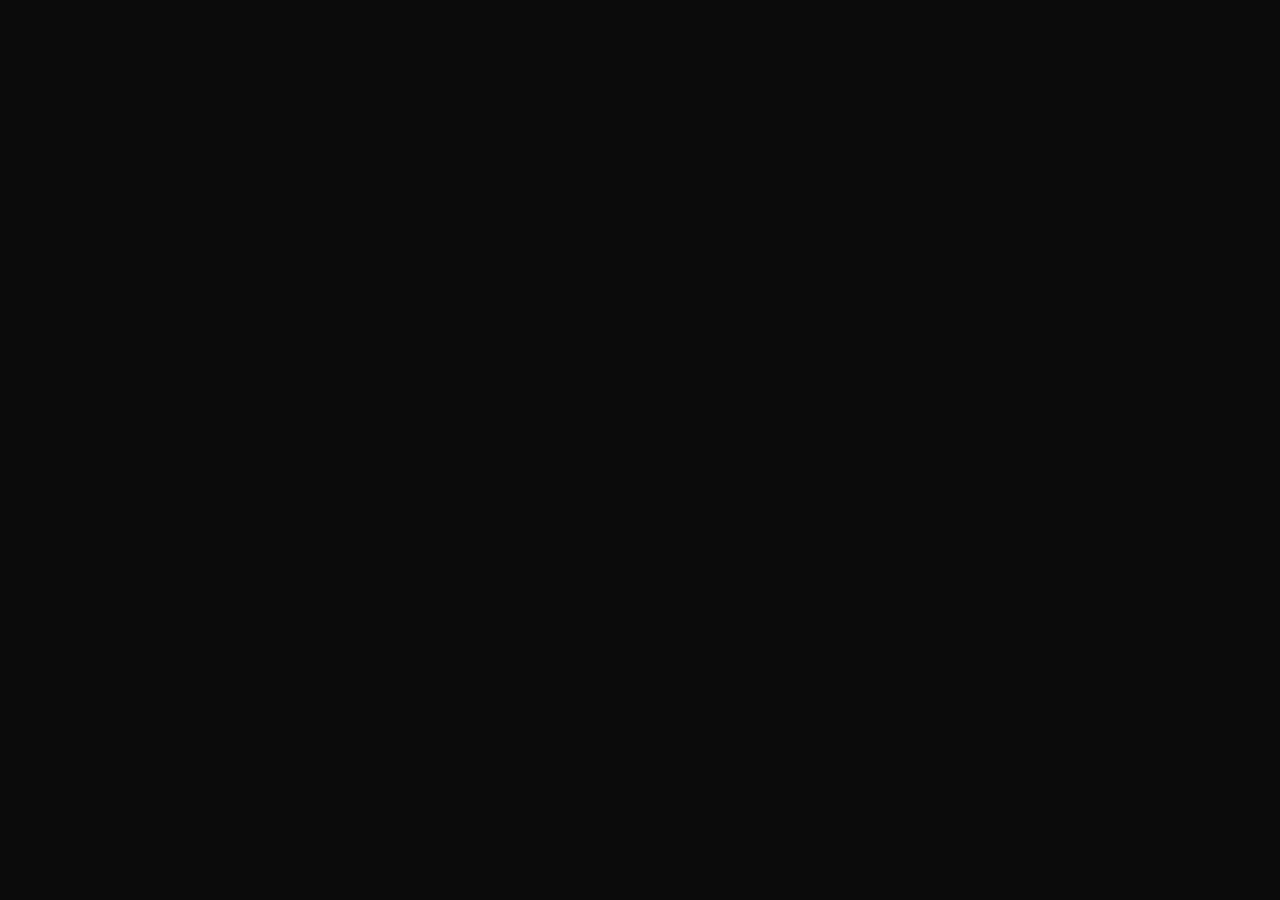
==== hosted/app.html @ db05f2a9 "Add static Educator host bundle (RPD, sinus, OSCE)." ====
<!DOCTYPE html>
<html lang="en">
  <head>
    <meta charset="utf-8" />
    <meta name="viewport" content="width=device-width, initial-scale=1, viewport-fit=cover" />
    <meta name="theme-color" content="#0c0b09" />
    <meta name="apple-mobile-web-app-capable" content="yes" />
    <meta name="apple-mobile-web-app-status-bar-style" content="black-translucent" />
    <meta name="apple-mobile-web-app-title" content="Educator" />
    <meta name="mobile-web-app-capable" content="yes" />
    <meta
      name="description"
      content="Educator — teaching studio for dental demonstrators. RPD five-step maps and a closed sinus-lift module."
    />
    <title>Educator</title>
    <link rel="icon" href="favicon.svg" type="image/svg+xml" />
    <link rel="preconnect" href="https://fonts.googleapis.com" />
    <link rel="preconnect" href="https://fonts.gstatic.com" crossorigin />
    <link
      rel="stylesheet"
      href="https://fonts.googleapis.com/css2?family=Fraunces:opsz,wght@9..144,400;9..144,500;9..144,600&family=IBM+Plex+Mono:wght@400;500&family=IBM+Plex+Sans:wght@400;500;600&display=swap"
    />
    <style>
:root {
  --ink: #0c0b09;
  --plate: #141210;
  --raised: #1c1915;
  --paper: #f3eee4;
  --muted: #a89f90;
  --faint: #6e675c;
  --brass: #c4a574;
  --brass-dim: #8a7350;
  --rule: #2c2820;
  --danger: #c45c48;
  --ok: #7a9a72;
  --display: "Fraunces", "Iowan Old Style", Palatino, Georgia, serif;
  --sans: "IBM Plex Sans", "Segoe UI", system-ui, sans-serif;
  --mono: "IBM Plex Mono", ui-monospace, "SF Mono", Menlo, monospace;
  --shadow: 0 0 0 1px rgba(243, 238, 228, 0.08);
  --shadow-brass: 0 0 0 1px rgba(196, 165, 116, 0.35);
  --ease: cubic-bezier(0.22, 1, 0.36, 1);
}

* { box-sizing: border-box; }

html {
  -webkit-font-smoothing: antialiased;
  background: var(--ink);
  color: var(--paper);
}

body {
  margin: 0;
  min-height: 100dvh;
  font-family: var(--sans);
  line-height: 1.55;
  background: var(--ink);
  color: var(--paper);
}

button, a { color: inherit; }
button { font: inherit; background: none; border: 0; cursor: pointer; }
button:disabled { opacity: 0.4; cursor: default; }
a { text-decoration: none; }

h1, h2, h3 {
  font-family: var(--display);
  font-weight: 500;
  letter-spacing: -0.02em;
  text-wrap: balance;
  margin: 0;
}

p { margin: 0; text-wrap: pretty; }

.shell { min-height: 100dvh; padding-bottom: calc(5.5rem + env(safe-area-inset-bottom)); }
@media (min-width: 640px) { .shell { padding-bottom: 2rem; } }

.top {
  position: sticky;
  top: 0;
  z-index: 20;
  display: flex;
  align-items: center;
  justify-content: space-between;
  gap: 12px;
  padding: calc(10px + env(safe-area-inset-top)) 16px 12px;
  border-bottom: 1px solid rgba(44, 40, 32, 0.9);
  background: rgba(12, 11, 9, 0.92);
  backdrop-filter: blur(8px);
}

.brand { display: flex; align-items: center; gap: 12px; min-width: 0; }
.mark {
  width: 36px; height: 36px;
  display: grid; place-items: center;
  border-radius: 10px;
  background: var(--raised);
  box-shadow: var(--shadow-brass);
  color: var(--brass);
}
.brand strong { display: block; font-family: var(--display); font-size: 15px; font-weight: 500; }
.brand span span { display: block; font-size: 11px; letter-spacing: 0.12em; text-transform: uppercase; color: var(--muted); }

.desk-nav { display: none; gap: 4px; }
.desk-nav a {
  padding: 8px 12px;
  border-radius: 10px;
  font-size: 12px;
  letter-spacing: 0.12em;
  text-transform: uppercase;
  color: var(--muted);
}
.desk-nav a.on { background: var(--raised); color: var(--brass); }
@media (min-width: 640px) { .desk-nav { display: flex; } }

.page { max-width: 48rem; margin: 0 auto; padding: 24px 16px 0; display: flex; flex-direction: column; gap: 24px; }

.kicker { font-family: var(--mono); font-size: 11px; letter-spacing: 0.22em; text-transform: uppercase; color: var(--brass); }
.h1 { font-size: 2.35rem; line-height: 1.12; max-width: 16ch; }
.lede { max-width: 42ch; font-size: 15px; color: var(--muted); }

.row { display: flex; flex-wrap: wrap; gap: 8px; }

.btn {
  display: inline-flex;
  align-items: center;
  justify-content: center;
  gap: 8px;
  min-height: 44px;
  padding: 0 16px;
  border-radius: 10px;
  font-size: 14px;
  font-weight: 500;
  transition: transform 150ms var(--ease), background 150ms var(--ease), color 150ms var(--ease);
}
.btn:active:not(:disabled) { transform: scale(0.96); }
.btn-primary { background: var(--paper); color: var(--ink); }
.btn-brass { background: var(--brass); color: var(--ink); }
.btn-outline { box-shadow: 0 0 0 1px rgba(243, 238, 228, 0.14); color: var(--paper); }
.btn.flex { flex: 1; }
.btn.wide { width: 100%; }
.btn.icon { width: 44px; padding: 0; }

.family {
  display: grid;
  grid-template-columns: 1fr 1fr 1fr;
  gap: 1px;
  overflow: hidden;
  border-radius: 16px;
  background: var(--rule);
  margin: 0;
  padding: 0;
}
.family li { list-style: none; background: var(--plate); padding: 12px; }
.family li:last-child { background: var(--raised); }
.family p { font-family: var(--display); font-size: 14px; }
.family small { display: block; font-family: var(--mono); font-size: 10px; letter-spacing: 0.18em; text-transform: uppercase; color: var(--brass); }

.map-strip {
  display: grid;
  grid-template-columns: repeat(5, 1fr);
  gap: 4px;
  margin: 0;
  padding: 0;
  list-style: none;
}
.map-strip a, .map-strip div {
  display: flex;
  flex-direction: column;
  min-height: 56px;
  padding: 8px;
  border-radius: 12px;
  background: var(--raised);
  box-shadow: var(--shadow);
  color: inherit;
}
.map-strip small {
  font-family: var(--mono);
  font-size: 10px;
  letter-spacing: 0.16em;
  text-transform: uppercase;
  color: var(--brass);
}
.map-strip b {
  display: block;
  margin-top: 4px;
  font-family: var(--display);
  font-weight: 500;
  font-size: 12px;
}

.card {
  display: block;
  border-radius: 22px;
  background: var(--raised);
  box-shadow: var(--shadow);
  padding: 16px;
  color: inherit;
}
.card:hover { box-shadow: var(--shadow-brass); }
.card h2 { font-size: 1.5rem; margin-top: 12px; }
.card p { margin-top: 8px; font-size: 14px; color: var(--muted); }
.card .meta { display: flex; justify-content: space-between; gap: 12px; font-family: var(--mono); font-size: 11px; letter-spacing: 0.14em; text-transform: uppercase; }
.card .meta b { color: var(--brass); font-weight: 500; }
.card .meta span { color: var(--muted); font-variant-numeric: tabular-nums; letter-spacing: 0; text-transform: none; }
.enter { display: inline-block; margin-top: 16px; font-size: 14px; color: var(--paper); }

.bar {
  margin-top: 16px;
  height: 4px;
  overflow: hidden;
  border-radius: 999px;
  background: var(--rule);
}
.bar i {
  display: block;
  height: 100%;
  background: var(--brass);
  font-style: normal;
}

.stack { display: flex; flex-direction: column; gap: 12px; margin: 0; padding: 0; list-style: none; }
.head-row { display: flex; align-items: baseline; justify-content: space-between; gap: 12px; }
.head-row h2 { font-size: 1.25rem; }
.head-row span { font-size: 12px; color: var(--faint); }

.locked-grid { display: grid; gap: 12px; }
@media (min-width: 640px) { .locked-grid { grid-template-columns: 1fr 1fr 1fr; } }
.lock-card {
  display: flex; flex-direction: column;
  border-radius: 18px; background: var(--plate); padding: 16px;
  box-shadow: 0 0 0 1px rgba(243, 238, 228, 0.06);
  color: inherit;
}
.lock-card h3 { margin-top: 12px; font-size: 1.125rem; }
.lock-card p { margin-top: 4px; font-size: 14px; color: var(--muted); }

.fine { font-size: 12px; color: var(--faint); line-height: 1.55; }
.fine button { color: var(--muted); text-decoration: underline; text-underline-offset: 2px; }
.fine code { font-family: var(--mono); }

.tabs {
  display: flex; gap: 4px;
  padding: 4px; border-radius: 14px;
  background: var(--raised); box-shadow: var(--shadow);
}
.tabs button {
  flex: 1; height: 40px; border-radius: 10px;
  font-size: 14px; font-weight: 500; color: var(--muted);
}
.tabs button.on { background: var(--paper); color: var(--ink); }

.rail { display: flex; gap: 8px; overflow-x: auto; scrollbar-width: none; }
.rail::-webkit-scrollbar { display: none; }
.rail button {
  flex: 1; min-width: 4.5rem; height: 56px;
  border-radius: 12px; padding: 0 12px;
  text-align: left; background: var(--raised); box-shadow: var(--shadow);
}
.rail button.on { background: var(--paper); color: var(--ink); }
.rail small { display: block; font-family: var(--mono); font-size: 10px; letter-spacing: 0.16em; text-transform: uppercase; color: var(--brass); }
.rail button.on small { color: var(--brass-dim); }
.rail b { display: block; font-family: var(--display); font-weight: 500; font-size: 14px; }

.figure { border-radius: 22px; background: var(--raised); padding: 12px; box-shadow: var(--shadow); }
.figure svg { width: 100%; height: auto; display: block; }
.figure figcaption { margin-top: 8px; padding: 0 4px; font-size: 11px; letter-spacing: 0.12em; text-transform: uppercase; color: var(--muted); display: flex; justify-content: space-between; }

.plate { border-radius: 22px; background: var(--plate); padding: 20px; box-shadow: var(--shadow); display: flex; flex-direction: column; gap: 16px; }
.teach { display: flex; flex-direction: column; gap: 12px; margin: 0; padding: 0; list-style: none; }
.teach li { display: flex; gap: 12px; font-size: 14px; color: var(--muted); }
.teach i { font-family: var(--mono); font-style: normal; font-size: 11px; color: var(--brass); margin-top: 2px; font-variant-numeric: tabular-nums; }
.callout { border-radius: 14px; background: var(--raised); padding: 16px; }
.callout .tag { font-family: var(--mono); font-size: 10px; letter-spacing: 0.18em; text-transform: uppercase; }
.tag-danger { color: var(--danger); }
.tag-ok { color: var(--ok); }
.callout p { margin-top: 4px; font-size: 14px; }

.nav-steps { display: flex; flex-direction: column; gap: 8px; }
.nav-steps .pair { display: flex; gap: 8px; }

.clock {
  display: flex;
  align-items: center;
  justify-content: space-between;
  gap: 12px;
  border-radius: 16px;
  background: var(--raised);
  padding: 12px 16px;
  box-shadow: var(--shadow);
}
.clock .time {
  font-family: var(--mono);
  font-size: 1.75rem;
  font-variant-numeric: tabular-nums;
  letter-spacing: -0.03em;
}
.clock .time small { font-size: 13px; color: var(--faint); margin-left: 8px; }
.clock .actions { display: flex; gap: 8px; }

.beats { margin: 0; padding: 0; list-style: none; display: flex; flex-direction: column; gap: 8px; }
.beats li {
  display: grid; grid-template-columns: 4.5rem 1fr; gap: 12px;
  border-radius: 16px; background: var(--raised); padding: 16px; box-shadow: var(--shadow);
}
.beats li.on { background: var(--paper); color: var(--ink); }
.beats time { font-family: var(--mono); font-size: 12px; color: var(--brass); font-variant-numeric: tabular-nums; }
.beats li.on time { color: var(--brass-dim); }
.beats h3 { font-size: 16px; }
.beats p { margin-top: 4px; font-size: 14px; color: var(--muted); }
.beats li.on p { color: rgba(12, 11, 9, 0.7); }

.board-rows { margin: 0; padding: 0; list-style: none; }
.board-rows li {
  display: grid;
  grid-template-columns: 2.5rem 1fr;
  gap: 12px;
  padding: 12px 0;
  border-top: 1px solid var(--rule);
}
.board-rows li:first-child { border-top: 0; padding-top: 0; }
.board-rows i { font-family: var(--mono); font-style: normal; font-size: 11px; color: var(--brass); }
.board-rows h3 { font-size: 16px; }
.board-rows p { margin-top: 4px; font-size: 14px; color: var(--muted); }

.props { margin: 0; padding: 0; list-style: none; }
.props li { border-top: 1px solid var(--rule); }
.props li:first-child { border-top: 0; }
.props button {
  display: flex;
  align-items: flex-start;
  gap: 12px;
  width: 100%;
  min-height: 44px;
  padding: 12px 0;
  text-align: left;
  font-size: 14px;
}
.check {
  width: 20px; height: 20px;
  margin-top: 2px;
  flex-shrink: 0;
  border-radius: 4px;
  box-shadow: var(--shadow);
}
.check.on { background: var(--brass); color: var(--ink); box-shadow: none; display: grid; place-items: center; }
.props .off { color: var(--paper); }
.props .struck { color: var(--muted); text-decoration: line-through; }

.score {
  display: flex; align-items: center; justify-content: space-between;
  border-radius: 16px; background: var(--raised); padding: 12px 16px; box-shadow: var(--shadow);
  font-size: 14px; color: var(--muted);
}
.score b { color: var(--paper); font-family: var(--mono); font-weight: 500; font-variant-numeric: tabular-nums; }
.score button { font-size: 12px; color: var(--faint); }

.stem { border-radius: 22px; background: var(--plate); padding: 16px; box-shadow: var(--shadow); }
.stem-head { width: 100%; text-align: left; display: flex; justify-content: space-between; gap: 12px; }
.stem h2 { font-size: 1.125rem; line-height: 1.3; margin-top: 4px; }
.mark { font-family: var(--mono); font-size: 11px; letter-spacing: 0.16em; }
.mark.ok { color: var(--ok); }
.mark.bad { color: var(--danger); }
.choices { display: flex; flex-direction: column; gap: 8px; margin-top: 16px; }
.choice {
  min-height: 44px; border-radius: 12px; padding: 8px 12px;
  text-align: left; font-size: 14px; line-height: 1.35;
  background: var(--raised);
}
.choice b { display: inline-block; width: 1.1rem; font-family: var(--mono); font-size: 11px; color: var(--brass); font-weight: 500; }
.choice.hit { background: rgba(122, 154, 114, 0.15); }
.choice.miss { background: rgba(196, 92, 72, 0.15); }
.choice.key { background: rgba(122, 154, 114, 0.1); }
.demo { margin-top: 12px; border-radius: 14px; background: var(--raised); padding: 16px; }
.hint { margin-top: 8px; font-size: 12px; color: var(--faint); }

.abort { display: flex; flex-direction: column; gap: 8px; }
.abort button {
  border-radius: 12px;
  padding: 12px;
  text-align: left;
  background: var(--raised);
}
.abort button.on { background: var(--paper); color: var(--ink); }
.abort .find { font-family: var(--display); font-size: 14px; font-weight: 500; }
.abort .call { margin-top: 8px; font-size: 14px; color: rgba(12, 11, 9, 0.75); }
.abort .go { color: var(--ok); }
.abort .stop { color: var(--danger); }

.densah { margin: 0; padding: 0; list-style: none; display: flex; flex-direction: column; gap: 8px; }
.densah li { display: grid; grid-template-columns: 2.5rem 1fr; gap: 8px; }
.densah i { font-family: var(--mono); font-style: normal; font-size: 11px; color: var(--brass); }
.densah b { font-family: var(--display); font-weight: 500; font-size: 14px; }
.densah span { font-size: 14px; color: var(--muted); }

.bot {
  position: fixed; inset: auto 0 0 0; z-index: 20;
  border-top: 1px solid rgba(44, 40, 32, 0.9);
  background: rgba(12, 11, 9, 0.95);
  padding-bottom: env(safe-area-inset-bottom);
  backdrop-filter: blur(8px);
}
.bot ul { display: grid; grid-template-columns: 1fr 1fr 1fr 1fr; margin: 0; padding: 0; list-style: none; }
.bot a {
  min-height: 56px;
  display: flex; flex-direction: column; align-items: center; justify-content: center; gap: 4px;
  font-size: 11px; letter-spacing: 0.12em; text-transform: uppercase; color: var(--muted);
}
.bot a.on { color: var(--brass); }
@media (min-width: 640px) { .bot { display: none; } }

@media (prefers-reduced-motion: reduce) {
  * { transition: none !important; }
}

    </style>
  </head>
  <body>
    <div id="app"></div>
    <script>
/* Educator — static teaching studio. Hash routes. Progress in localStorage. */
(function () {
  const KEY = "educator.progress";

  const STEPS = [
    {
      id: "survey",
      title: "Survey",
      latin: "Path of insertion",
      minutes: "02–08",
      gist: "Tilt the cast until the undercuts you need are usable and the guiding planes are parallel. Then mark the height of contour. Do not invent a path to rescue a bad abutment.",
      teach: [
        "Say the classification out loud before the carbon marker touches the cast. This is Kennedy I. Bilateral distal extension. The abutments are 34 and 44. Everything after this sentence is about not torqueing those two teeth.",
        "Path of insertion is a compromise, not a hunt for undercut. Zero-tilt first. If mid-buccal 0.25 mm appears on both premolars without a heroic mesial tilt, take it.",
        "Mark the survey line with the carbon marker at that tilt. Recheck 34 and 44. The retentive tip will sit below this line; the reciprocal arm or plate sits on it.",
        "Gauge: 0.25 mm for a cast Co-Cr clasp tip. 0.50 mm only if you are committing to wrought wire. Do not mix those numbers.",
        "Look at the floor of mouth and the lingual slope now, while the cast is still on the surveyor. You will need that number in step 3.",
      ],
      trap: "Over-tilting the cast to 'create' undercut on a distal-extension abutment. You buy a clasp and sell the path. The denture will not seat, or it will seat and then rock.",
      check: "Both abutments show a usable mid-buccal 0.25 mm at one shared tilt, and the distal guiding planes can be prepared parallel to that path.",
    },
    {
      id: "rests",
      title: "Rests",
      latin: "Occlusal & cingulum seats",
      minutes: "08–14",
      gist: "Rests first on the design sheet. They set the fulcrum. On Kennedy I the rest on the abutment is mesial, never distal.",
      teach: [
        "Occlusal rest seat: spoon, rounded, 1.0–1.5 mm deep at the fossa, one-third to one-half the mesiodistal width, floor inclined slightly toward the centre of the tooth so the rest does not slide off.",
        "Mesial rest on 34 and 44. Distal rest on a distal-extension abutment is a Class I lever. You will hear this again in retainers. Draw it on the board once so it sticks.",
        "Indirect retainers: cingulum rests on 33 and 43. They sit as far from the fulcrum line (34–44) as the remaining teeth allow. They exist to resist rotation when the patient bites on the saddles.",
        "Cingulum seat is an inverted-V or a prepared ledge, not a blob of rest on an unprepared slope. If the canine has no cingulum, say so and move the rest to the mesial fossa of the first premolar — but then that tooth is doing two jobs. Prefer the canine.",
        "Call the rest seats before you draw a single clasp. Students who start with the I-bar draw a pretty arm on a framework that has nowhere to sit.",
      ],
      trap: "Distal occlusal rest on 34 or 44 'because that is where the saddle starts'. That rest becomes the fulcrum. The clasp then torques the abutment every time the ridge compresses.",
      check: "Four rest seats named: mesial 34, mesial 44, cingulum 33, cingulum 43. No distal rest on a distal-extension abutment.",
    },
    {
      id: "connectors",
      title: "Connectors",
      latin: "Major & minor",
      minutes: "14–18",
      gist: "A lingual bar if the floor of mouth gives you 7–8 mm. A linguoplate if it does not, or if the remaining anterior teeth are a short-term story.",
      teach: [
        "Measure from gingival margin at the incisors to the movable floor. This case: 9 mm. Lingual bar. The bar itself wants 3–4 mm of height plus 3–4 mm of clearance off the gingiva.",
        "Linguoplate when the floor is short, when the remaining anteriors are periodontally doubtful, or when you expect to add a tooth. Do not use a plate as decoration on a healthy 9 mm floor.",
        "Minor connectors join rests and plates to the bar. They cross the gingiva at right angles, not on a diagonal, and they stay 1.5–2 mm from the next vertical element.",
        "Finish lines for the acrylic saddles are decided here, not at try-in. Internal finish line at the junction of lattice and bar, external finish line where acrylic meets polished metal.",
        "Maxillary connectors are not this case. Palatal strap or A-P strap; U-shaped only when a torus or a gag forces it.",
      ],
      trap: "A lingual bar that sits on the gingiva because someone measured 5 mm and hoped. Tissue-borne bars ulcerate. Measure, then choose the plate.",
      check: "Floor-of-mouth number spoken. Connector named. Minor connectors from all four rests drawn to the bar without crowding.",
    },
    {
      id: "retainers",
      title: "Retainers",
      latin: "RPI on the abutments",
      minutes: "18–25",
      gist: "RPI on 34 and 44. Mesial rest, distal proximal plate, I-bar into 0.25 mm mid-buccal. The I-bar is supposed to let go when the saddle sinks.",
      teach: [
        "R = mesial rest (already placed). P = proximal plate on the distal guide plane of 34 and 44. I = I-bar, approaching from the gingival, engaging 0.25 mm at or just mesial to mid-buccal.",
        "Under occlusal load the saddle depresses, the framework rotates around the mesial rest, and the I-bar disengages. A cast Akers with a distal rest does the opposite — it tightens and torques.",
        "If the vestibule is shallow, if a bony undercut blocks the I-bar approach, or if the survey line is too high, combination clasp: wrought-wire retentive arm into 0.50 mm, cast reciprocal. Say why you left RPI.",
        "Reciprocation is not optional. The plate (or a cast arm at the height of contour) must be in contact as the retentive tip passes the survey line.",
        "Bracing and reciprocal surfaces on the lingual of 34 and 44 come from the proximal plate plus the minor connector, not from a second buccal arm.",
      ],
      trap: "Cast circumferential clasp, distal rest, on a Kennedy I abutment. It looks like every denture the student has seen in the corridor. It is the wrong lever for this ridge.",
      check: "RPI named on both abutments, or a spoken reason for combination clasps. Reciprocation pointed at on the cast.",
    },
    {
      id: "finish",
      title: "Finish",
      latin: "Saddle, teeth, try-in",
      minutes: "25–30",
      gist: "Mesh over both ridges to the pear-shaped pad. Framework try-in before wax. Clasp adjustment last, not first.",
      teach: [
        "Lattice or mesh from the finish line to the pear-shaped pad (retromolar). Cover the buccal shelf. The pad is a support area — if the metal or the acrylic stops short of it, you have given away the only stable posterior stop on that side.",
        "Replacement teeth: this opposing is a complete maxillary denture. Keep the mandibular occlusal plane honest. Non-anatomic or lingualised schemes are easier to live with than a locked anatomic setup on two movable bases.",
        "Framework try-in is its own appointment. Rests fully seated. No rock. Disclosing medium on the tissue side of the plates. Do not add teeth until the metal sits.",
        "Delivery: pressure-indicating paste on the saddles, occlusion in the relation you recorded, then clasps. Students who tighten clasps first are hiding a seating error.",
        "Recall at 24 hours and one week. Distal-extension ridges resorb. Relines are part of the design, not a failure of it. Say that out loud so the patient hears it before they leave.",
      ],
      trap: "Skipping the metal try-in because the lab 'already set the teeth'. You cannot read rest seating through wax.",
      check: "Pear-shaped pad named on both sides. Metal try-in listed as a separate visit. Clasp adjustment sequenced last.",
    },
  ];

  const CASE = {
    title: "Kennedy I — mandibular teaching case",
    patient:
      "58 years. Mandibular bilateral distal extension. Remaining 34, 33–43, 44. Missing 35–37 and 45–47. Maxillary complete denture in function.",
    abutments:
      "34 and 44: restorable, no mobility, ~2 mm attached gingiva, surveyable mid-buccal 0.25 mm at a shared path.",
    floor: "9 mm from gingival margin at 31–41 to the movable floor — lingual bar is available.",
    design: [
      "Mesial occlusal rests 34 and 44",
      "Cingulum rests 33 and 43 (indirect retainers)",
      "Distal proximal plates 34 and 44",
      "I-bars, mid-buccal 0.25 mm, 34 and 44",
      "Lingual bar",
      "Mesh saddles to both pear-shaped pads",
    ],
    note: "This is a demonstrator case, not a patient record. Names and numbers are teaching furniture.",
  };

  const SCRIPT = {
    room: "One surveyor, one cast, one board. Students stand. The timer is visible.",
    beats: [
      { clock: "00–02", title: "Set", start: 0, end: 2, line: "Cast on the surveyor. Point at the empty ridges. 'Kennedy I. Bilateral distal extension. We are not going to torque 34 and 44.'" },
      { clock: "02–08", title: "Survey", start: 2, end: 8, line: "Zero tilt. Mark. Gauge 0.25 mm mid-buccal both premolars. Show the wrong tilt once, then put it back." },
      { clock: "08–14", title: "Rests", start: 8, end: 14, line: "Draw four seats. Mesial on the abutments. Cingulum on the canines. Cross out a distal rest if a student offers one." },
      { clock: "14–18", title: "Connectors", start: 14, end: 18, line: "Ruler on the floor of mouth. 9 mm. Lingual bar. Hold the linguoplate next to it so they see the alternative, not as this case." },
      { clock: "18–25", title: "Retainers", start: 18, end: 25, line: "RPI on the board. Pencil as the I-bar. Press the saddle, show the release. Draw the Akers-with-distal-rest and put a line through it." },
      { clock: "25–28", title: "Finish", start: 25, end: 28, line: "Pear-shaped pad, mesh, metal try-in as its own visit, clasps last." },
      { clock: "28–30", title: "Three questions", start: 28, end: 30, line: "Kennedy class. Why mesial rest. What bounce is not. Photograph the board. Out." },
    ],
    props: [
      "Ney (or equivalent) surveyor and analyzing rod",
      "Duplicated mandibular Kennedy I diagnostic cast",
      "Carbon marker and 0.25 mm undercut gauge",
      "Metal ruler or periodontal probe",
      "Red / blue pencil and a printed design sheet",
      "Sample Co-Cr RPI framework, if the lab will lend one",
      "Linguoplate example for the contrast, not for this case",
      "Typodont premolar or extracted tooth for a rest-seat cut",
      "Visible timer",
      "Whiteboard with the five-step map already ruled",
    ],
  };

  const RPD_BOARD = [
    { n: "01", title: "Survey", line: "Zero tilt. 0.25 mm mid-buccal 34 and 44. Shared path." },
    { n: "02", title: "Rests", line: "Mesial 34, 44. Cingulum 33, 43. No distal rest on a distal-extension abutment." },
    { n: "03", title: "Connectors", line: "Floor 9 mm. Lingual bar. Minors at right angles, not crowded." },
    { n: "04", title: "Retainers", line: "RPI both sides. Reciprocation on. The I-bar lets go." },
    { n: "05", title: "Finish", line: "Mesh to the pear-shaped pad. Metal try-in. Clasps last." },
  ];

  const SINUS_BOARD = [
    { n: "01", title: "Window", line: "RBH 4–5 mm. Width takes the fixture. Membrane intact. Outside that, not this module." },
    { n: "02", title: "Bounce", line: "Yield plus rebound plus negative Valsalva. A drop with no rebound is a hole." },
    { n: "03", title: "Abort", line: "Tear, wrong height, spin, acute sinus, unsafe patient. The fixture stays in the kit." },
  ];

  const SINUS = [
    {
      id: "window",
      title: "Window",
      kicker: "4–5 mm residual bone",
      body: [
        "This module teaches the closed (transcrestal) lift inside a narrow band: residual bone height 4–5 mm at the planned implant axis, read on CBCT from crest to sinus floor.",
        "Width must still take the planned diameter. A 4.0–4.5 mm implant wants roughly 6 mm of ridge after densification. A tall, knife-edge 4 mm is not this window.",
        "Membrane intact on the scan. No acute sinusitis. No untreated oro-antral communication. A polyp sitting on the exact site is a pause, not a dare.",
        "Below about 4 mm, this teaching module aborts the closed approach. Lateral window, or stage. Do not improvise a 2–3 mm closed lift in front of students because a paper somewhere said it is possible.",
        "Above about 6 mm you may not need a lift at all, depending on the planned length. That is a different conversation. Keep this room on the 4–5 mm band.",
      ],
      rule: "Closed lift in this studio means RBH 4–5 mm, width adequate, membrane intact. Outside that, the answer is 'not this module'.",
    },
    {
      id: "bounce",
      title: "Bounce",
      kicker: "Tactile elastic rebound",
      body: [
        "Work to 1 mm short of the floor (pilot, then Densah in clockwise to densify). The last bur runs counterclockwise. The floor gives. The membrane should bounce.",
        "Bounce is elastic. You feel a yield and a rebound, not a drop into a hole. The depth gauge still meets something that pushes back.",
        "Confirm: Valsalva negative. No irrigation in the nose. No bubbles at the osteotomy. If you can see, you see membrane, not a window into the antrum.",
        "Do not chase bounce. If the floor is cortical and will not yield, stop. Re-read the CBCT. Piezo the floor or abort to a lateral window.",
        "Graft only if the membrane is up and intact and the protocol you are teaching that day uses graft. This studio does not invent a cubic-centimetre number.",
      ],
      rule: "Bounce = yield + rebound + negative Valsalva. A drop with no rebound is not bounce. It is a hole.",
    },
    {
      id: "abort",
      title: "Abort",
      kicker: "Leave the implant in the kit",
      body: [
        "Membrane tear: bubbles on Valsalva, irrigation in the nostril, or a visible hole. Stop the lift. Do not place the implant. Small tears can be managed; that management is not 'carry on and torque it in'.",
        "Uncontrolled bleeding from the osteotomy that does not settle with pressure and time. Pack, wait, reassess. A spinning red hole is not a fixture site.",
        "Acute sinus signs on the day: purulent discharge, fever, acute pain that is not your local anaesthetic. The elective lift is over.",
        "The height on the day is not the height on the plan. Wrong site, wrong measurement, 3 mm when you thought 5. Do not convert to heroics. Abort closed.",
        "No primary stability after the lift. A spinning implant does not 'gain torque later' in this teaching. Remove it. If the membrane is intact you may graft and stage. If it is not, you manage the tear and stage.",
        "Patient not safe to continue: vasovagal, pain you cannot control, clock expired on the local. Close, explain, another day.",
      ],
      rule: "Abort means the implant stays in the kit. Closing a flap over a problem is not a save.",
    },
    {
      id: "limits",
      title: "Limits",
      kicker: "Thesis stays a thesis",
      body: [
        "Mohamed Ayman Abdallah, Pharos M.Sc.: closed sinus, 4–5 mm band, n = 26. That work is a thesis. It is not this course.",
        "Six-month numbers — ISQ, survival, mean gain — are not in Educator. Those cells live in Abdallah_Results_CRF.xlsx and stay dashed until the 26 cases are entered.",
        "Do not quote a percentage in this room. If a student asks 'does it work', the answer is: the indication, the bounce, and the abort rules. Outcomes wait for the workbook.",
        "Locked modules on this studio (all-ceramics, immediate implant, PRF) are stubs for the same reason. Empty lessons are worse than locked doors.",
      ],
      rule: "No invented results. If it is not in the CRF, it is not on the board.",
    },
  ];

  const DENSAH = [
    { n: "01", title: "Pilot", line: "Work to 1 mm short of the floor." },
    { n: "02", title: "Clockwise", line: "Densah in clockwise to densify the walls." },
    { n: "03", title: "Counterclockwise", line: "Last bur. The floor should give." },
    { n: "04", title: "Bounce", line: "Yield plus rebound. The depth gauge still meets something." },
    { n: "05", title: "Valsalva", line: "Negative. No irrigation in the nose. No bubbles." },
  ];

  const ABORT = [
    { id: "nose", find: "Irrigation at the nostril", call: "Abort. Tear until proven otherwise. The fixture stays in the kit.", abort: true },
    { id: "drop", find: "Drop with no rebound", call: "Not bounce. A hole. Abort the lift.", abort: true },
    { id: "bounce", find: "Yield, rebound, negative Valsalva", call: "That is bounce. Continue only if the membrane is up and intact.", abort: false },
    { id: "height", find: "3 mm on the day, 5 mm on the plan", call: "Abort closed. Do not convert to heroics.", abort: true },
    { id: "spin", find: "Implant spinning after the lift", call: "Remove it. No 'torque later' in this teaching. Stage.", abort: true },
    { id: "acute", find: "Purulent discharge or fever on the day", call: "The elective lift is over.", abort: true },
  ];

  const STEMS = [
    { id: "s01", n: 1, paper: "RPD", stem: "Mandible. Remaining 34, 33, 32, 31, 41, 42, 43, 44. Missing all molars. Classify.", choices: ["Kennedy II, modification 1", "Kennedy I", "Kennedy III, modification 2", "Kennedy IV"], answer: 1, model: "Kennedy I. Bilateral distal extension. Applegate: missing molars both sides, abutments are the second premolars. Do not call it II because 'it looks like two Class IIs'. It is one arch, one class." },
    { id: "s02", n: 2, paper: "RPD", stem: "On a mandibular Kennedy I abutment, where do you put the occlusal rest if you intend RPI?", choices: ["Distal fossa, to 'support the saddle'", "Mesial fossa", "Cingulum of the same premolar", "No rest — the plate is enough"], answer: 1, model: "Mesial. Distal rest on a distal-extension abutment is a Class I lever. Mesial rest moves the fulcrum forward so the I-bar can release when the saddle depresses. Say 'mesial' before you say 'I-bar'." },
    { id: "s03", n: 3, paper: "RPD", stem: "Name the three parts of an RPI clasp assembly.", choices: ["Ring, plate, incisal rest", "Roach, palatal strap, I-bar", "Mesial rest, proximal plate, I-bar", "Reciprocal arm, proximal plate, infrabulge T-bar"], answer: 2, model: "R = mesial rest. P = proximal plate on the distal guide plane. I = I-bar into a 0.25 mm mid-buccal undercut. If they say 'Roach' they have the I-bar lineage and have missed the rest and the plate. Mark it wrong and teach the three letters." },
    { id: "s04", n: 4, paper: "RPD", stem: "You measure 5 mm from gingival margin to movable floor of mouth at the incisors. Major connector?", choices: ["Lingual bar — force it, the patient will adapt", "Lingual bar with a 2 mm relief", "Linguoplate", "Labial bar"], answer: 2, model: "Linguoplate. A bar wants 7–8 mm (bar height plus gingival clearance). 5 mm will put metal on gingiva. Labial bar is a last resort for a lingual torus or lingually inclined teeth, not a short floor." },
    { id: "s05", n: 5, paper: "RPD", stem: "Why is a cast Akers clasp with a distal rest the wrong default on a Kennedy I abutment?", choices: ["It is too retentive", "It is unaesthetic", "It is a Class I lever: as the saddle sinks the clasp tightens and torques the abutment", "Co-Cr cannot engage 0.25 mm"], answer: 2, model: "Lever. Distal rest is the fulcrum. Saddle down, retentive tip up into the undercut — the tooth is wound. RPI (or a wrought-wire combination) is how we stop doing that. Aesthetics is a side issue. Co-Cr is happy at 0.25 mm." },
    { id: "s06", n: 6, paper: "Sinus", stem: "CBCT: residual bone height 4.5 mm at the planned axis, ridge width 7 mm, membrane intact, no acute sinusitis. In this module, approach?", choices: ["Lateral window — 4.5 mm is always open", "Closed (transcrestal) lift in the 4–5 mm band", "Place an 8 mm implant with no lift", "Short implant, no sinus work, no discussion"], answer: 1, model: "Closed, in this module. 4–5 mm is the band we are teaching. Not because 4.5 mm can never be a lateral window — because this course has a window and we stay inside it. An 8 mm fixture at 4.5 mm without a lift is a perforation with extra steps." },
    { id: "s07", n: 7, paper: "Sinus", stem: "During a Densah closed lift the last bur is running counterclockwise. What is 'bounce'?", choices: ["The handpiece jumping on a dense crest", "Elastic yield and rebound of the floor/membrane, with a negative Valsalva", "The patient feeling referred pain to the eye", "A drop in torque that means you should bury the implant"], answer: 1, model: "Yield plus rebound. The floor gives and the membrane pushes back. Negative Valsalva. A drop with no rebound is a hole — that is abort, not bounce. Pain is not a sign you use for this call." },
    { id: "s08", n: 8, paper: "Sinus", stem: "Irrigation appears at the nostril while you are lifting. Next move?", choices: ["Place the implant quickly to 'seal' the site", "Increase graft volume to tamponade", "Abort the lift. Do not place the implant. Manage the tear.", "Switch to a longer implant"], answer: 2, model: "Abort. Fluid in the nose is a tear until proven otherwise. An implant does not seal a Schneiderian hole. Graft packed into a tear becomes antral foreign body. Close, explain, stage. The fixture stays in the kit." },
    { id: "s09", n: 9, paper: "RPD", stem: "Mandibular Kennedy I. Abutments 34 and 44 with mesial rests. Where do the indirect retainers sit?", choices: ["On the pear-shaped pads", "Distal of 34 and 44, next to the saddles", "As far from the 34–44 fulcrum line as remaining teeth allow — typically cingulum rests 33 and 43", "On the maxillary denture"], answer: 2, model: "Canines, cingulum, this case. Indirect retainers resist rotation when the patient bites on the saddles. They want distance from the fulcrum line. The pad is a support area for the saddle, not an indirect retainer. Distal of the abutment is the wrong side of the fulcrum." },
    { id: "s10", n: 10, paper: "RPD", stem: "Undercut gauge for a cast Co-Cr clasp tip on 34.", choices: ["0.10 mm", "0.25 mm", "0.50 mm", "0.75 mm"], answer: 1, model: "0.25 mm. 0.50 mm is wrought wire. 0.75 mm is how you fatigue a cast arm or fail to seat it. If the gauge does not drop at 0.25 mm mid-buccal at the chosen path, you change the path or the clasp — you do not change the number." },
  ];

  const LOCKED = {
    ceramics: { title: "All-ceramics", blurb: "Preparation maps, cement rules, fracture talk. Not written." },
    immediate: { title: "Immediate implant", blurb: "Socket, gap, torque, when to wait. Not written." },
    prf: { title: "PRF", blurb: "Spin, membrane, plug. Not written." },
  };

  const EMPTY = {
    v: 1,
    rpdStep: 0,
    rpdDone: [],
    sinusDone: [],
    osce: {},
    propsChecked: [],
    lastVisit: "",
    lastRoute: "",
    rpdTab: "Map",
    osceOpen: "s01",
    osceMode: "paper",
    abortOpen: "",
  };

  function load() {
    try {
      const raw = localStorage.getItem(KEY);
      if (!raw) return { ...EMPTY, rpdDone: [], sinusDone: [], osce: {}, propsChecked: [] };
      const d = JSON.parse(raw);
      if (d.v !== 1) return { ...EMPTY, rpdDone: [], sinusDone: [], osce: {}, propsChecked: [] };
      return {
        v: 1,
        rpdStep: d.rpdStep || 0,
        rpdDone: Array.isArray(d.rpdDone) ? d.rpdDone : [],
        sinusDone: Array.isArray(d.sinusDone) ? d.sinusDone : [],
        osce: d.osce && typeof d.osce === "object" ? d.osce : {},
        propsChecked: Array.isArray(d.propsChecked) ? d.propsChecked : [],
        lastVisit: d.lastVisit || "",
        lastRoute: d.lastRoute || "",
        rpdTab: d.rpdTab || "Map",
        osceOpen: d.osceOpen || "s01",
        osceMode: d.osceMode || "paper",
        abortOpen: d.abortOpen || "",
      };
    } catch {
      return { ...EMPTY, rpdDone: [], sinusDone: [], osce: {}, propsChecked: [] };
    }
  }

  function save(p) {
    p.lastVisit = new Date().toISOString();
    try {
      localStorage.setItem(KEY, JSON.stringify(p));
    } catch (_) {
      /* file:// on some iOS versions */
    }
  }

  let state = load();
  const clock = { running: false, elapsed: 0 };

  function path() {
    return (location.hash || "#/").replace(/^#\/?/, "").replace(/\/$/, "");
  }

  function esc(s) {
    return String(s)
      .replace(/&/g, "&")
      .replace(/</g, "<")
      .replace(/>/g, ">")
      .replace(/"/g, """);
  }

  function markSvg() {
    return '<svg viewBox="0 0 24 24" width="16" height="16" aria-hidden="true"><path d="M3 17h18" fill="none" stroke="currentColor" stroke-width="1.4" stroke-linecap="square"/><path d="M5 17 V11M9 17 V11M13 17 V7M17 17 V11M21 17 V11" fill="none" stroke="currentColor" stroke-width="1.4" stroke-linecap="square"/></svg>';
  }

  function pad(n) {
    return String(n).padStart(2, "0");
  }

  function fmt(total) {
    const c = Math.max(0, Math.min(30 * 60, total));
    return pad(Math.floor(c / 60)) + ":" + pad(c % 60);
  }

  function bar(pct) {
    return '<div class="bar" aria-hidden="true"><i style="width:' + pct + '%"></i></div>';
  }

  function shell(inner, active) {
    const nav = (id, href, label) =>
      '<a href="#/' + href + '" class="' + (active === id ? "on" : "") + '">' + label + "</a>";
    return (
      '<div class="shell"><header class="top"><a class="brand" href="#/"><span class="mark">' +
      markSvg() +
      "</span><span><strong>Educator</strong><span>Teaching studio</span></span></a><nav class=\"desk-nav\" aria-label=\"Studio\">" +
      nav("rpd", "rpd", "RPD") +
      nav("sinus", "sinus", "Sinus") +
      nav("osce", "osce", "OSCE") +
      '</nav></header><main class="page">' +
      inner +
      '</main><nav class="bot" aria-label="Studio"><ul><li>' +
      nav("home", "", "Studio") +
      "</li><li>" +
      nav("rpd", "rpd", "RPD") +
      "</li><li>" +
      nav("sinus", "sinus", "Sinus") +
      "</li><li>" +
      nav("osce", "osce", "OSCE") +
      "</li></ul></nav></div>"
    );
  }

  function kennedySvg(step) {
    const rests =
      step >= 1
        ? '<g fill="#c4a574"><ellipse cx="38" cy="70" rx="4" ry="2.6"/><ellipse cx="182" cy="70" rx="4" ry="2.6"/><ellipse cx="58" cy="100" rx="3.2" ry="2.2"/><ellipse cx="162" cy="100" rx="3.2" ry="2.2"/></g>'
        : "";
    const barPath =
      step >= 2
        ? '<path d="M48 96 C70 128 90 138 110 140 C130 138 150 128 172 96" fill="none" stroke="#c4a574" stroke-width="2.4" stroke-linecap="round"/>'
        : "";
    const clasp =
      step >= 3
        ? '<g fill="none" stroke="#f3eee4" stroke-width="1.3" stroke-linecap="round"><path d="M38 94 C24 92 22 78 32 74"/><path d="M182 94 C196 92 198 78 188 74"/><rect x="46" y="70" width="3" height="16" rx="0.6" fill="#f3eee4" stroke="none"/><rect x="171" y="70" width="3" height="16" rx="0.6" fill="#f3eee4" stroke="none"/></g>'
        : "";
    const mesh =
      step >= 4
        ? '<g stroke="#c4a574" stroke-width="0.7" opacity="0.85"><path d="M18 4 C16 28 16 48 22 64 L34 58 C28 40 28 22 30 8 Z" fill="#c4a574" fill-opacity="0.12"/><path d="M202 4 C204 28 204 48 198 64 L186 58 C192 40 192 22 190 8 Z" fill="#c4a574" fill-opacity="0.12"/><circle cx="22" cy="10" r="3.2" fill="none"/><circle cx="198" cy="10" r="3.2" fill="none"/></g>'
        : "";
    const teeth = [
      [34, 38, 78, 0], [33, 58, 108, 0], [32, 78, 122, 0], [31, 98, 128, 0],
      [41, 118, 128, 0], [42, 138, 122, 0], [43, 158, 108, 0], [44, 178, 78, 0],
      [35, 28, 52, 1], [36, 22, 28, 1], [37, 22, 6, 1],
      [45, 188, 52, 1], [46, 194, 28, 1], [47, 194, 6, 1],
    ]
      .map(function (t) {
        const id = t[0], x = t[1], y = t[2], miss = t[3];
        return miss
          ? '<rect x="' + (x - 8) + '" y="' + (y - 6) + '" width="16" height="12" rx="3" fill="none" stroke="#6e675c" stroke-dasharray="2 2" stroke-width="0.8"/>'
          : '<g><rect x="' + (x - 9) + '" y="' + (y - 8) + '" width="18" height="16" rx="4" fill="#141210" stroke="#f3eee4" stroke-opacity="0.55" stroke-width="0.9"/><text x="' + x + '" y="' + (y + 1.5) + '" text-anchor="middle" fill="#f3eee4" font-size="7" font-family="IBM Plex Sans, sans-serif">' + id + "</text></g>";
      })
      .join("");
    return (
      '<figure class="figure"><svg viewBox="0 0 220 168" role="img" aria-label="Occlusal schematic of a mandibular Kennedy I arch."><rect width="220" height="168" fill="#1c1915"/><path d="M18 4 C18 4 12 70 36 118 C58 158 88 164 110 164 C132 164 162 158 184 118 C208 70 202 4 202 4" fill="none" stroke="#2c2820" stroke-width="14" stroke-linecap="round"/>' +
      mesh + barPath + teeth +
      '<g stroke="#c4a574" stroke-width="0.9" fill="none" opacity="0.9"><path d="M28 86 H48"/><path d="M172 86 H192"/><path d="M110 18 V32"/><path d="M106 22 L110 18 L114 22"/></g>' +
      rests + clasp +
      '<text x="110" y="158" text-anchor="middle" fill="#a89f90" font-size="6.5" font-family="IBM Plex Sans, sans-serif" letter-spacing="0.12em">MANDIBLE · KENNEDY I</text></svg><figcaption><span>Occlusal plate · teaching schematic</span><span style="color:var(--brass)">Step ' +
      (step + 1) +
      " / 5</span></figcaption></figure>"
    );
  }

  function stepFigure(step) {
    const figs = [
      '<figure class="figure"><svg viewBox="0 0 320 150" role="img" aria-label="Surveyor path of insertion. Zero tilt. Mid-buccal 0.25 millimetre on 34 and 44."><rect width="320" height="150" fill="#1c1915"/><text x="12" y="22" fill="#a89f90" font-size="8" font-family="IBM Plex Sans, sans-serif" letter-spacing="0.14em">PATH OF INSERTION · ZERO TILT</text><path d="M160 28 V128" stroke="#c4a574" stroke-width="1.4"/><path d="M156 34 L160 28 L164 34" fill="none" stroke="#c4a574" stroke-width="1.4"/><rect x="92" y="70" width="28" height="36" rx="6" fill="#141210" stroke="#f3eee4" stroke-opacity="0.55"/><rect x="200" y="70" width="28" height="36" rx="6" fill="#141210" stroke="#f3eee4" stroke-opacity="0.55"/><text x="106" y="92" fill="#f3eee4" font-size="9" text-anchor="middle">34</text><text x="214" y="92" fill="#f3eee4" font-size="9" text-anchor="middle">44</text><path d="M92 88 H78" stroke="#c4a574" stroke-width="1.2"/><path d="M228 88 H242" stroke="#c4a574" stroke-width="1.2"/><circle cx="74" cy="88" r="3" fill="none" stroke="#c4a574" stroke-width="1.2"/><circle cx="246" cy="88" r="3" fill="none" stroke="#c4a574" stroke-width="1.2"/><text x="12" y="140" fill="#c4a574" font-size="9" font-family="IBM Plex Mono, monospace">0.25 mm mid-buccal · shared path</text></svg></figure>',
      '<figure class="figure"><svg viewBox="0 0 320 150" role="img" aria-label="Mesial rest versus distal rest on a Kennedy I abutment."><rect width="320" height="150" fill="#1c1915"/><text x="24" y="22" fill="#c45c48" font-size="8" letter-spacing="0.12em">DISTAL REST — CLASS I</text><text x="176" y="22" fill="#7a9a72" font-size="8" letter-spacing="0.12em">MESIAL REST — RPI</text><rect x="36" y="48" width="36" height="52" rx="6" fill="#141210" stroke="#f3eee4" stroke-opacity="0.45"/><rect x="188" y="48" width="36" height="52" rx="6" fill="#141210" stroke="#f3eee4" stroke-opacity="0.45"/><rect x="68" y="44" width="14" height="8" rx="2" fill="#c45c48"/><rect x="180" y="44" width="14" height="8" rx="2" fill="#7a9a72"/><path d="M82 70 H118" stroke="#a89f90" stroke-width="8" stroke-linecap="round"/><path d="M164 70 H128" stroke="#a89f90" stroke-width="8" stroke-linecap="round"/><path d="M110 86 L128 108 L118 96" fill="none" stroke="#c45c48" stroke-width="1.4"/><path d="M210 56 C222 48 232 58 226 78" fill="none" stroke="#f3eee4" stroke-width="1.3"/><text x="24" y="140" fill="#a89f90" font-size="8">Saddle down, clasp tightens</text><text x="176" y="140" fill="#a89f90" font-size="8">Saddle down, I-bar releases</text></svg></figure>',
      '<figure class="figure"><svg viewBox="0 0 320 150" role="img" aria-label="Floor of mouth measurement."><rect width="320" height="150" fill="#1c1915"/><text x="12" y="22" fill="#a89f90" font-size="8" letter-spacing="0.14em">FLOOR OF MOUTH</text><path d="M24 48 H148" stroke="#f3eee4" stroke-opacity="0.35" stroke-width="1"/><path d="M24 108 H148" stroke="#c4a574" stroke-width="3.2" stroke-linecap="round"/><path d="M86 48 V108" stroke="#c4a574" stroke-width="1" stroke-dasharray="2 3"/><text x="90" y="82" fill="#c4a574" font-size="10" font-family="IBM Plex Mono, monospace">9 mm</text><text x="24" y="140" fill="#f3eee4" font-size="9">This case · lingual bar</text><path d="M176 48 H296" stroke="#f3eee4" stroke-opacity="0.35" stroke-width="1"/><path d="M176 84 H296" stroke="#a89f90" stroke-width="10" stroke-linecap="round"/><text x="214" y="68" fill="#a89f90" font-size="10" font-family="IBM Plex Mono, monospace">5 mm</text><text x="176" y="140" fill="#a89f90" font-size="9">Short floor · plate</text></svg></figure>',
      '<figure class="figure"><svg viewBox="0 0 320 150" role="img" aria-label="RPI clasp assembly."><rect width="320" height="150" fill="#1c1915"/><text x="12" y="22" fill="#a89f90" font-size="8" letter-spacing="0.14em">RPI ON 34 / 44</text><rect x="132" y="46" width="56" height="72" rx="10" fill="#141210" stroke="#f3eee4" stroke-opacity="0.55"/><rect x="118" y="50" width="18" height="10" rx="2" fill="#c4a574"/><rect x="184" y="58" width="8" height="40" rx="1.5" fill="#f3eee4"/><path d="M160 128 C118 124 108 96 124 78" fill="none" stroke="#f3eee4" stroke-width="2" stroke-linecap="round"/><circle cx="124" cy="78" r="3.2" fill="#c4a574"/><text x="86" y="58" fill="#c4a574" font-size="11" font-family="Fraunces, serif">R</text><text x="204" y="80" fill="#c4a574" font-size="11" font-family="Fraunces, serif">P</text><text x="96" y="88" fill="#c4a574" font-size="11" font-family="Fraunces, serif">I</text><text x="12" y="140" fill="#a89f90" font-size="8">Mesial rest · distal plate · I-bar 0.25 mm</text></svg></figure>',
      '<figure class="figure"><svg viewBox="0 0 320 150" role="img" aria-label="Finish sequence."><rect width="320" height="150" fill="#1c1915"/><text x="12" y="22" fill="#a89f90" font-size="8" letter-spacing="0.14em">SEQUENCE</text><circle cx="44" cy="70" r="14" fill="#141210" stroke="#c4a574"/><text x="44" y="74" text-anchor="middle" fill="#c4a574" font-size="10">1</text><text x="44" y="108" text-anchor="middle" fill="#f3eee4" font-size="8">Mesh to pad</text><path d="M58 70 H88" stroke="#2c2820"/><circle cx="120" cy="70" r="14" fill="#141210" stroke="#c4a574"/><text x="120" y="74" text-anchor="middle" fill="#c4a574" font-size="10">2</text><text x="120" y="108" text-anchor="middle" fill="#f3eee4" font-size="8">Metal try-in</text><path d="M134 70 H164" stroke="#2c2820"/><circle cx="196" cy="70" r="14" fill="#141210" stroke="#c4a574"/><text x="196" y="74" text-anchor="middle" fill="#c4a574" font-size="10">3</text><text x="196" y="108" text-anchor="middle" fill="#f3eee4" font-size="8">Teeth</text><path d="M210 70 H240" stroke="#2c2820"/><circle cx="272" cy="70" r="14" fill="#141210" stroke="#c4a574"/><text x="272" y="74" text-anchor="middle" fill="#c4a574" font-size="10">4</text><text x="272" y="108" text-anchor="middle" fill="#f3eee4" font-size="8">Clasps last</text><text x="12" y="140" fill="#a89f90" font-size="8">Pear-shaped pad is a support area. Do not stop short.</text></svg></figure>',
    ];
    return figs[step] || figs[0];
  }

  function bandFigure() {
    return '<figure class="figure"><svg viewBox="0 0 320 156" role="img" aria-label="Cross-section of the 4 to 5 millimetre band."><rect width="320" height="156" fill="#1c1915"/><path d="M0 86 C80 78 120 66 160 66 C200 66 240 78 320 86 L320 156 L0 156 Z" fill="#141210"/><path d="M0 52 C70 40 110 32 160 32 C210 32 250 40 320 52" fill="none" stroke="#c4a574" stroke-width="1.4"/><path d="M0 62 C70 50 110 42 160 42 C210 42 250 50 320 62" fill="none" stroke="#f3eee4" stroke-opacity="0.35" stroke-width="1"/><path d="M158 62 V86" stroke="#c4a574" stroke-width="1.2"/><path d="M154 66 L158 62 L162 66" fill="none" stroke="#c4a574" stroke-width="1.2"/><text x="168" y="80" fill="#c4a574" font-size="10" font-family="IBM Plex Mono, monospace">4–5 mm</text><text x="12" y="24" fill="#a89f90" font-size="8" letter-spacing="0.14em">MEMBRANE</text><text x="12" y="112" fill="#a89f90" font-size="8" letter-spacing="0.14em">RESIDUAL BONE</text><rect x="148" y="86" width="20" height="8" rx="1" fill="#f3eee4" fill-opacity="0.8"/><text x="12" y="148" fill="#6e675c" font-size="8">Teaching section · not a case from the CRF</text></svg></figure>';
  }

  function bounceFigure() {
    return '<figure class="figure"><svg viewBox="0 0 320 150" role="img" aria-label="Bounce is yield plus rebound. A drop with no rebound is a hole."><rect width="320" height="150" fill="#1c1915"/><text x="28" y="24" fill="#7a9a72" font-size="8" letter-spacing="0.12em">BOUNCE</text><text x="188" y="24" fill="#c45c48" font-size="8" letter-spacing="0.12em">NOT BOUNCE</text><path d="M48 48 C48 48 40 78 48 92 C56 106 40 128 48 128" fill="none" stroke="#7a9a72" stroke-width="1.6"/><path d="M44 120 L48 128 L56 116" fill="none" stroke="#7a9a72" stroke-width="1.4"/><path d="M208 48 C208 48 200 70 208 78 L208 128" fill="none" stroke="#c45c48" stroke-width="1.6"/><path d="M204 120 L208 128 L212 120" fill="none" stroke="#c45c48" stroke-width="1.4"/><text x="28" y="148" fill="#a89f90" font-size="8">Yield + rebound</text><text x="188" y="148" fill="#a89f90" font-size="8">Drop. A hole. Abort.</text></svg></figure>';
  }

  function boardPlate(kind) {
    const rows = kind === "rpd" ? RPD_BOARD : SINUS_BOARD;
    const kicker = kind === "rpd" ? "Photograph this" : "Three rules";
    const title = kind === "rpd" ? "The board" : "On the wall";
    const lede =
      kind === "rpd"
        ? "Five lines. Students copy this, then you wipe the rest. The timer is visible."
        : "No six-month numbers. If a student asks whether it works: window, bounce, abort.";
    return (
      '<article class="plate"><div><p class="kicker">' +
      kicker +
      "</p><h2>" +
      title +
      '</h2><p class="lede" style="margin-top:8px">' +
      esc(lede) +
      '</p></div><ol class="board-rows">' +
      rows
        .map(function (r) {
          return "<li><i>" + r.n + "</i><div><h3>" + esc(r.title) + "</h3><p>" + esc(r.line) + "</p></div></li>";
        })
        .join("") +
      "</ol></article>"
    );
  }

  function continueCta() {
    const answered = Object.keys(state.osce).length;
    if (state.lastRoute === "/osce" && answered < 10) {
      return { href: "#/osce", label: "Continue the paper", note: answered + " of 10 marked" };
    }
    if (state.lastRoute === "/sinus" && state.sinusDone.length < 4) {
      return { href: "#/sinus", label: "Continue sinus", note: state.sinusDone.length + " of 4 walked" };
    }
    if (state.rpdDone.length > 0 && state.rpdDone.length < 5) {
      const step = STEPS[state.rpdStep] || STEPS[0];
      return { href: "#/rpd", label: "Continue RPD · " + step.title, note: state.rpdDone.length + " of 5 marked" };
    }
    if (state.lastRoute === "/rpd") {
      return { href: "#/rpd", label: "Open RPD map", note: "Kennedy I on the board" };
    }
    return null;
  }

  function home() {
    const rpdPct = Math.round((state.rpdDone.length / 5) * 100);
    const sinusPct = Math.round((state.sinusDone.length / 4) * 100);
    const answered = Object.keys(state.osce).length;
    const cont = continueCta();
    const map = RPD_BOARD.map(function (s, i) {
      const done = state.rpdDone.indexOf(i) >= 0 ? " ·" : "";
      return "<li><a href=\"#/rpd\"><small>" + s.n + done + "</small><b>" + s.title + "</b></a></li>";
    }).join("");
    return (
      '<p class="kicker">Course plate · on this device</p><h1 class="h1">The clinic, taught in order.</h1><p class="lede">Five-step RPD maps and a closed sinus module for the 4–5 mm band. No backend. No invented results. Progress stays in the phone.</p><div class="row"><a class="btn btn-primary" href="' +
      (cont ? cont.href : "#/rpd") +
      '">' +
      (cont ? esc(cont.label) : "Open RPD map") +
      '</a><a class="btn btn-outline" href="#/osce">Mark the OSCE</a></div>' +
      (cont ? '<p class="kicker">' + esc(cont.note) + "</p>" : "") +
      '<div class="head-row"><h2>Tonight’s map</h2><span>Kennedy I · 30 minutes</span></div><ul class="map-strip">' +
      map +
      '</ul><ul class="family"><li><p>Risala</p><small>writes</small></li><li><p>Auctor</p><small>checks</small></li><li><p>Educator</p><small>teaches</small></li></ul><div class="head-row"><h2>Live</h2><span>Two courses and a paper</span></div><ul class="stack"><li><a class="card" href="#/rpd"><div class="meta"><b>01 · Five-step map</b><span>' +
      rpdPct +
      '% walked</span></div><h2>RPD Design Studio</h2><p>Survey → rests → connectors → retainers → finish. Kennedy I case. 30-minute demo with a prop list.</p>' +
      bar(rpdPct) +
      '<span class="enter">Enter</span></a></li><li><a class="card" href="#/sinus"><div class="meta"><b>02 · 4–5 mm band</b><span>' +
      sinusPct +
      '% walked</span></div><h2>Closed sinus lift</h2><p>Window, bounce, abort. No six-month numbers. Those cells stay in the CRF.</p>' +
      bar(sinusPct) +
      '<span class="enter">Enter</span></a></li><li><a class="card" href="#/osce"><div class="meta"><b>OSCE · Live mark</b><span>' +
      answered +
      " / 10 marked</span></div><h2>Ten stems</h2><p>RPD and sinus paper. Demonstrator-voice model answers. Marks stay on this device.</p>" +
      bar(Math.round((answered / 10) * 100)) +
      '<span class="enter">Enter</span></a></li></ul><div class="head-row"><h2>Locked</h2><span>Stubs, not fake lessons</span></div><div class="locked-grid"><a class="lock-card" href="#/locked/ceramics"><h3>All-ceramics</h3><p>' +
      esc(LOCKED.ceramics.blurb) +
      '</p></a><a class="lock-card" href="#/locked/immediate"><h3>Immediate implant</h3><p>' +
      esc(LOCKED.immediate.blurb) +
      '</p></a><a class="lock-card" href="#/locked/prf"><h3>PRF</h3><p>' +
      esc(LOCKED.prf.blurb) +
      '</p></a></div><p class="fine">Mohamed Ayman Abdallah (Pharos M.Sc., closed sinus / 4–5 mm band, n = 26) stays a thesis. Educator is the teaching product next to it. Progress is stored under <code>educator.progress</code> on this device only. <button type="button" data-act="reset-all">Clear progress</button></p>'
    );
  }

  function rpdView() {
    const tab = state.rpdTab || "Map";
    const step = Math.min(Math.max(state.rpdStep, 0), 4);
    const cur = STEPS[step];
    const tabs = ["Map", "Case", "Script", "Props"]
      .map(function (t) {
        return '<button type="button" data-act="rpd-tab" data-tab="' + t + '" class="' + (t === tab ? "on" : "") + '">' + t + "</button>";
      })
      .join("");
    const rail = STEPS.map(function (s, i) {
      const done = state.rpdDone.indexOf(i) >= 0 ? " ·" : "";
      return '<button type="button" data-act="rpd-step" data-step="' + i + '" class="' + (i === step ? "on" : "") + '"><small>0' + (i + 1) + done + "</small><b>" + s.title + "</b></button>";
    }).join("");

    let body = "";
    if (tab === "Map") {
      body =
        '<div class="rail">' +
        rail +
        "</div>" +
        kennedySvg(step) +
        stepFigure(step) +
        '<article class="plate"><div class="head-row"><div><p class="kicker">' +
        cur.minutes +
        " · " +
        esc(cur.latin) +
        "</p><h2>" +
        esc(cur.title) +
        "</h2></div><span>" +
        (step + 1) +
        "/5</span></div><p>" +
        esc(cur.gist) +
        '</p><ol class="teach">' +
        cur.teach
          .map(function (line, i) {
            return "<li><i>" + pad(i + 1) + "</i><span>" + esc(line) + "</span></li>";
          })
          .join("") +
        '</ol><div class="callout"><div class="tag tag-danger">Trap</div><p>' +
        esc(cur.trap) +
        '</p></div><div class="callout"><div class="tag tag-ok">Check</div><p>' +
        esc(cur.check) +
        '</p></div></article><div class="nav-steps"><div class="pair"><button class="btn btn-outline flex" data-act="rpd-prev"' +
        (step === 0 ? " disabled" : "") +
        '>Back</button><button class="btn btn-outline flex" data-act="rpd-next"' +
        (step === 4 ? " disabled" : "") +
        '>Next</button></div><button class="btn ' +
        (state.rpdDone.indexOf(step) >= 0 ? "btn-outline" : "btn-brass") +
        ' wide" data-act="rpd-mark">' +
        (state.rpdDone.indexOf(step) >= 0 ? "Marked" : "Mark this step") +
        "</button></div>";
    } else if (tab === "Case") {
      body =
        '<article class="plate"><h2>' +
        esc(CASE.title) +
        "</h2><p>" +
        esc(CASE.patient) +
        '</p><div><p class="kicker">Abutments</p><p style="color:var(--muted);font-size:14px;margin-top:4px">' +
        esc(CASE.abutments) +
        '</p></div><div><p class="kicker">Floor of mouth</p><p style="color:var(--muted);font-size:14px;margin-top:4px">' +
        esc(CASE.floor) +
        '</p></div><ol class="teach">' +
        CASE.design
          .map(function (l, i) {
            return "<li><i>" + pad(i + 1) + "</i><span>" + esc(l) + "</span></li>";
          })
          .join("") +
        '</ol><p class="fine">' +
        esc(CASE.note) +
        "</p></article>";
    } else if (tab === "Script") {
      const mins = Math.floor(clock.elapsed / 60);
      const beats = SCRIPT.beats
        .map(function (b, i) {
          const on = (mins >= b.start && mins < b.end) || (clock.elapsed >= 30 * 60 && i === SCRIPT.beats.length - 1);
          return '<li class="' + (on ? "on" : "") + '"><time>' + esc(b.clock) + "</time><div><h3>" + esc(b.title) + "</h3><p>" + esc(b.line) + "</p></div></li>";
        })
        .join("");
      body =
        "<div><h2>30-minute demo</h2><p class=\"lede\" style=\"margin-top:8px\">" +
        esc(SCRIPT.room) +
        '</p></div><div class="clock"><div><p class="kicker">Demo clock</p><p class="time">' +
        fmt(clock.elapsed) +
        "<small>/ 30:00</small></p></div><div class=\"actions\"><button class=\"btn btn-brass icon\" data-act=\"clock-toggle\" aria-label=\"" +
        (clock.running ? "Pause" : "Start") +
        '">' +
        (clock.running
          ? '<svg viewBox="0 0 24 24" width="16" height="16" aria-hidden="true"><rect x="7" y="6" width="3" height="12" fill="currentColor"/><rect x="14" y="6" width="3" height="12" fill="currentColor"/></svg>'
          : '<svg viewBox="0 0 24 24" width="16" height="16" aria-hidden="true"><path d="M9 7l10 5-10 5z" fill="currentColor"/></svg>') +
        '</button><button class="btn btn-outline icon" data-act="clock-reset" aria-label="Reset"><svg viewBox="0 0 24 24" width="16" height="16" aria-hidden="true"><path d="M5 12a7 7 0 1 0 2-4.9" fill="none" stroke="currentColor" stroke-width="1.6" stroke-linecap="square"/><path d="M5 5v5h5" fill="none" stroke="currentColor" stroke-width="1.6" stroke-linecap="square"/></svg></button></div></div><ol class="beats">' +
        beats +
        "</ol>" +
        boardPlate("rpd");
    } else {
      body =
        '<article class="plate"><h2>Prop list</h2><p style="color:var(--muted);font-size:14px">Lay this out before the students sit. Missing a surveyor means you are lecturing, not demonstrating.</p><ul class="props">' +
        SCRIPT.props
          .map(function (p, i) {
            const on = state.propsChecked.indexOf(i) >= 0;
            return (
              "<li><button type=\"button\" data-act=\"prop\" data-i=\"" +
              i +
              '"><span class="check' +
              (on ? " on" : "") +
              '" aria-hidden="true">' +
              (on ? '<svg viewBox="0 0 12 12" width="12" height="12"><path d="M2 6l3 3 5-5" fill="none" stroke="currentColor" stroke-width="1.6"/></svg>' : "") +
              '</span><span class="' +
              (on ? "struck" : "off") +
              '">' +
              esc(p) +
              "</span></button></li>"
            );
          })
          .join("") +
        '</ul><p class="fine">' +
        state.propsChecked.length +
        " / " +
        SCRIPT.props.length +
        " laid out</p></article>";
    }

    return (
      '<header><p class="kicker">Course 01</p><h1>RPD Design Studio</h1><p class="lede" style="margin-top:8px">Five steps, one Kennedy I. Walk the map in clinic order. Mark a step when you can teach it without notes.</p></header><div class="tabs">' +
      tabs +
      "</div>" +
      body
    );
  }

  function sinusView() {
    const abortBoard =
      '<div class="abort"><p class="kicker">Call from the finding</p>' +
      ABORT.map(function (row) {
        const on = state.abortOpen === row.id;
        return (
          '<button type="button" data-act="abort" data-id="' +
          row.id +
          '" class="' +
          (on ? "on" : "") +
          '"><p class="find">' +
          esc(row.find) +
          "</p>" +
          (on
            ? '<p class="call"><span class="' +
              (row.abort ? "stop" : "go") +
              '">' +
              (row.abort ? "Abort. " : "Continue. ") +
              "</span>" +
              esc(row.call) +
              "</p>"
            : "") +
          "</button>"
        );
      }).join("") +
      "</div>";

    const secs = SINUS.map(function (sec) {
      const done = state.sinusDone.indexOf(sec.id) >= 0;
      let extra = "";
      if (sec.id === "bounce") {
        extra =
          bounceFigure() +
          '<ol class="densah">' +
          DENSAH.map(function (b) {
            return "<li><i>" + b.n + "</i><div><b>" + esc(b.title) + ".</b> <span>" + esc(b.line) + "</span></div></li>";
          }).join("") +
          "</ol>";
      }
      if (sec.id === "abort") extra = abortBoard;
      return (
        '<article class="plate"><div><p class="kicker">' +
        esc(sec.kicker) +
        "</p><h2>" +
        esc(sec.title) +
        "</h2></div>" +
        extra +
        sec.body
          .map(function (l) {
            return '<p style="color:var(--muted);font-size:14px">' + esc(l) + "</p>";
          })
          .join("") +
        '<p class="callout">' +
        esc(sec.rule) +
        '</p><button class="btn ' +
        (done ? "btn-outline" : "btn-brass") +
        '" data-act="sinus-mark" data-id="' +
        sec.id +
        '">' +
        (done ? "Walked" : "Mark as walked") +
        "</button></article>"
      );
    }).join("");

    return (
      '<header><p class="kicker">Course 02</p><h1>Closed sinus lift</h1><p class="lede" style="margin-top:8px">4–5 mm residual bone. Window, bounce, abort. Six-month numbers are not here. They live in Abdallah_Results_CRF.xlsx and stay dashed until the 26 cases are entered.</p></header>' +
      bandFigure() +
      boardPlate("sinus") +
      secs
    );
  }

  function stemCard(stem, expanded) {
    const mark = state.osce[stem.id];
    const choices = expanded
      ? '<div class="choices">' +
        stem.choices
          .map(function (c, i) {
            const picked = mark && mark.choice === i;
            let cls = "choice";
            if (picked && mark.correct) cls += " hit";
            if (picked && mark && !mark.correct) cls += " miss";
            if (!picked && mark && i === stem.answer) cls += " key";
            return (
              '<button class="' +
              cls +
              '" data-act="osce-pick" data-id="' +
              stem.id +
              '" data-i="' +
              i +
              '"' +
              (mark ? " disabled" : "") +
              "><b>" +
              String.fromCharCode(65 + i) +
              "</b> " +
              esc(c) +
              "</button>"
            );
          })
          .join("") +
        (mark
          ? '<div class="demo"><p class="kicker">Demonstrator</p><p style="margin-top:8px;font-size:14px">' + esc(stem.model) + "</p></div>"
          : '<p class="hint">Mark is live. You get one pick.</p>') +
        "</div>"
      : "";
    return (
      '<article class="stem"><button class="stem-head" data-act="osce-open" data-id="' +
      stem.id +
      '"><div><p class="kicker">' +
      pad(stem.n) +
      " · " +
      stem.paper +
      (mark ? (mark.correct ? " · mark" : " · miss") : "") +
      "</p><h2>" +
      esc(stem.stem) +
      "</h2></div>" +
      (mark ? '<span class="mark ' + (mark.correct ? "ok" : "bad") + '">' + (mark.correct ? "1" : "0") + "</span>" : "") +
      "</button>" +
      choices +
      "</article>"
    );
  }

  function osceView() {
    const marks = Object.keys(state.osce);
    const correct = marks.filter(function (id) {
      return state.osce[id].correct;
    }).length;
    const mode = state.osceMode || "paper";
    const tabs =
      '<div class="tabs"><button type="button" data-act="osce-mode" data-mode="paper" class="' +
      (mode === "paper" ? "on" : "") +
      '">Paper</button><button type="button" data-act="osce-mode" data-mode="exam" class="' +
      (mode === "exam" ? "on" : "") +
      '">Exam</button></div>';
    const score =
      '<div class="score"><p><b>' +
      correct +
      "</b> correct of <b>" +
      marks.length +
      "</b> marked · 10 stems</p>" +
      (marks.length ? '<button type="button" data-act="reset-osce">Clear marks</button>' : "") +
      "</div>";

    let body = "";
    if (mode === "exam") {
      if (marks.length === 10) {
        body = '<p style="font-family:var(--display);font-size:1.5rem">Paper in. ' + correct + " of 10.</p>";
      } else {
        const next = STEMS.find(function (s) {
          return !state.osce[s.id];
        }) || STEMS[STEMS.length - 1];
        body = stemCard(next, true);
      }
    } else {
      body =
        '<ol class="stack">' +
        STEMS.map(function (stem) {
          return "<li>" + stemCard(stem, state.osceOpen === stem.id) + "</li>";
        }).join("") +
        "</ol>" +
        (marks.length === 10 ? '<p style="font-family:var(--display);font-size:1.25rem">Paper in. ' + correct + " of 10.</p>" : "");
    }

    return (
      '<header><p class="kicker">OSCE</p><h1>Ten stems</h1><p class="lede" style="margin-top:8px">Live mark. Pick an answer, see the result, then open the demonstrator voice. The paper is RPD and sinus. Nothing else.</p></header>' +
      tabs +
      score +
      body
    );
  }

  function lockedView(slug) {
    const mod = LOCKED[slug];
    if (!mod) {
      return '<p class="kicker">Missing</p><h1>That plate is not in the studio.</h1><p class="lede">Live: RPD map, closed sinus 4–5 mm, OSCE.</p><a class="btn btn-primary" href="#/">Back to studio</a>';
    }
    return (
      '<p class="kicker">Locked</p><h1>' +
      esc(mod.title) +
      '</h1><p class="lede">' +
      esc(mod.blurb) +
      " This is a stub on purpose. Educator does not ship empty lessons dressed as modules. When the demonstrator writes it, the door opens.</p><p class=\"fine\">Live today: RPD Design Studio, closed sinus 4–5 mm, and the ten-stem OSCE.</p><a class=\"btn btn-primary\" href=\"#/\">Back to studio</a>"
    );
  }

  function render() {
    const p = path();
    let inner = "";
    let active = "home";
    if (p === "" || p === "/") inner = home();
    else if (p === "rpd") {
      inner = rpdView();
      active = "rpd";
      state.lastRoute = "/rpd";
    } else if (p === "sinus") {
      inner = sinusView();
      active = "sinus";
      state.lastRoute = "/sinus";
    } else if (p === "osce") {
      inner = osceView();
      active = "osce";
      state.lastRoute = "/osce";
    } else if (p.indexOf("locked/") === 0) {
      inner = lockedView(p.slice(7));
      active = "home";
    } else inner = lockedView("__missing");
    document.getElementById("app").innerHTML = shell(inner, active);
    document.title = active === "home" ? "Educator" : "Educator · " + active.toUpperCase();
  }

  document.addEventListener("click", function (e) {
    const btn = e.target.closest("[data-act]");
    if (!btn) return;
    const act = btn.getAttribute("data-act");
    if (act === "rpd-tab") {
      state.rpdTab = btn.getAttribute("data-tab");
      save(state);
      render();
    }
    if (act === "rpd-step") {
      state.rpdStep = Number(btn.getAttribute("data-step"));
      save(state);
      render();
    }
    if (act === "rpd-prev" && state.rpdStep > 0) {
      state.rpdStep -= 1;
      save(state);
      render();
    }
    if (act === "rpd-next" && state.rpdStep < 4) {
      state.rpdStep += 1;
      save(state);
      render();
    }
    if (act === "rpd-mark") {
      const s = state.rpdStep;
      if (state.rpdDone.indexOf(s) < 0) state.rpdDone.push(s);
      if (s < 4) state.rpdStep = s + 1;
      save(state);
      render();
    }
    if (act === "prop") {
      const i = Number(btn.getAttribute("data-i"));
      const idx = state.propsChecked.indexOf(i);
      if (idx >= 0) state.propsChecked.splice(idx, 1);
      else state.propsChecked.push(i);
      save(state);
      render();
    }
    if (act === "clock-toggle") {
      clock.running = !clock.running;
      render();
    }
    if (act === "clock-reset") {
      clock.running = false;
      clock.elapsed = 0;
      render();
    }
    if (act === "sinus-mark") {
      const id = btn.getAttribute("data-id");
      if (state.sinusDone.indexOf(id) < 0) state.sinusDone.push(id);
      save(state);
      render();
    }
    if (act === "abort") {
      const id = btn.getAttribute("data-id");
      state.abortOpen = state.abortOpen === id ? "" : id;
      save(state);
      render();
    }
    if (act === "osce-mode") {
      state.osceMode = btn.getAttribute("data-mode");
      save(state);
      render();
    }
    if (act === "osce-open") {
      const id = btn.getAttribute("data-id");
      state.osceOpen = state.osceOpen === id ? "" : id;
      save(state);
      render();
    }
    if (act === "osce-pick") {
      const id = btn.getAttribute("data-id");
      const i = Number(btn.getAttribute("data-i"));
      const stem = STEMS.find(function (s) {
        return s.id === id;
      });
      if (!stem || state.osce[id]) return;
      state.osce[id] = { choice: i, correct: i === stem.answer };
      save(state);
      render();
    }
    if (act === "reset-osce") {
      if (confirm("Clear OSCE marks on this device?")) {
        state.osce = {};
        save(state);
        render();
      }
    }
    if (act === "reset-all") {
      if (confirm("Clear all studio progress on this device?")) {
        state = { ...EMPTY, rpdDone: [], sinusDone: [], osce: {}, propsChecked: [] };
        save(state);
        render();
      }
    }
  });

  setInterval(function () {
    if (!clock.running) return;
    if (clock.elapsed >= 30 * 60) {
      clock.running = false;
      clock.elapsed = 30 * 60;
      if (path() === "rpd" && state.rpdTab === "Script") render();
      return;
    }
    clock.elapsed += 1;
    if (path() === "rpd" && state.rpdTab === "Script") render();
  }, 1000);

  window.addEventListener("hashchange", render);
  if (!location.hash) location.hash = "#/";
  render();
})();

    </script>
  </body>
</html>
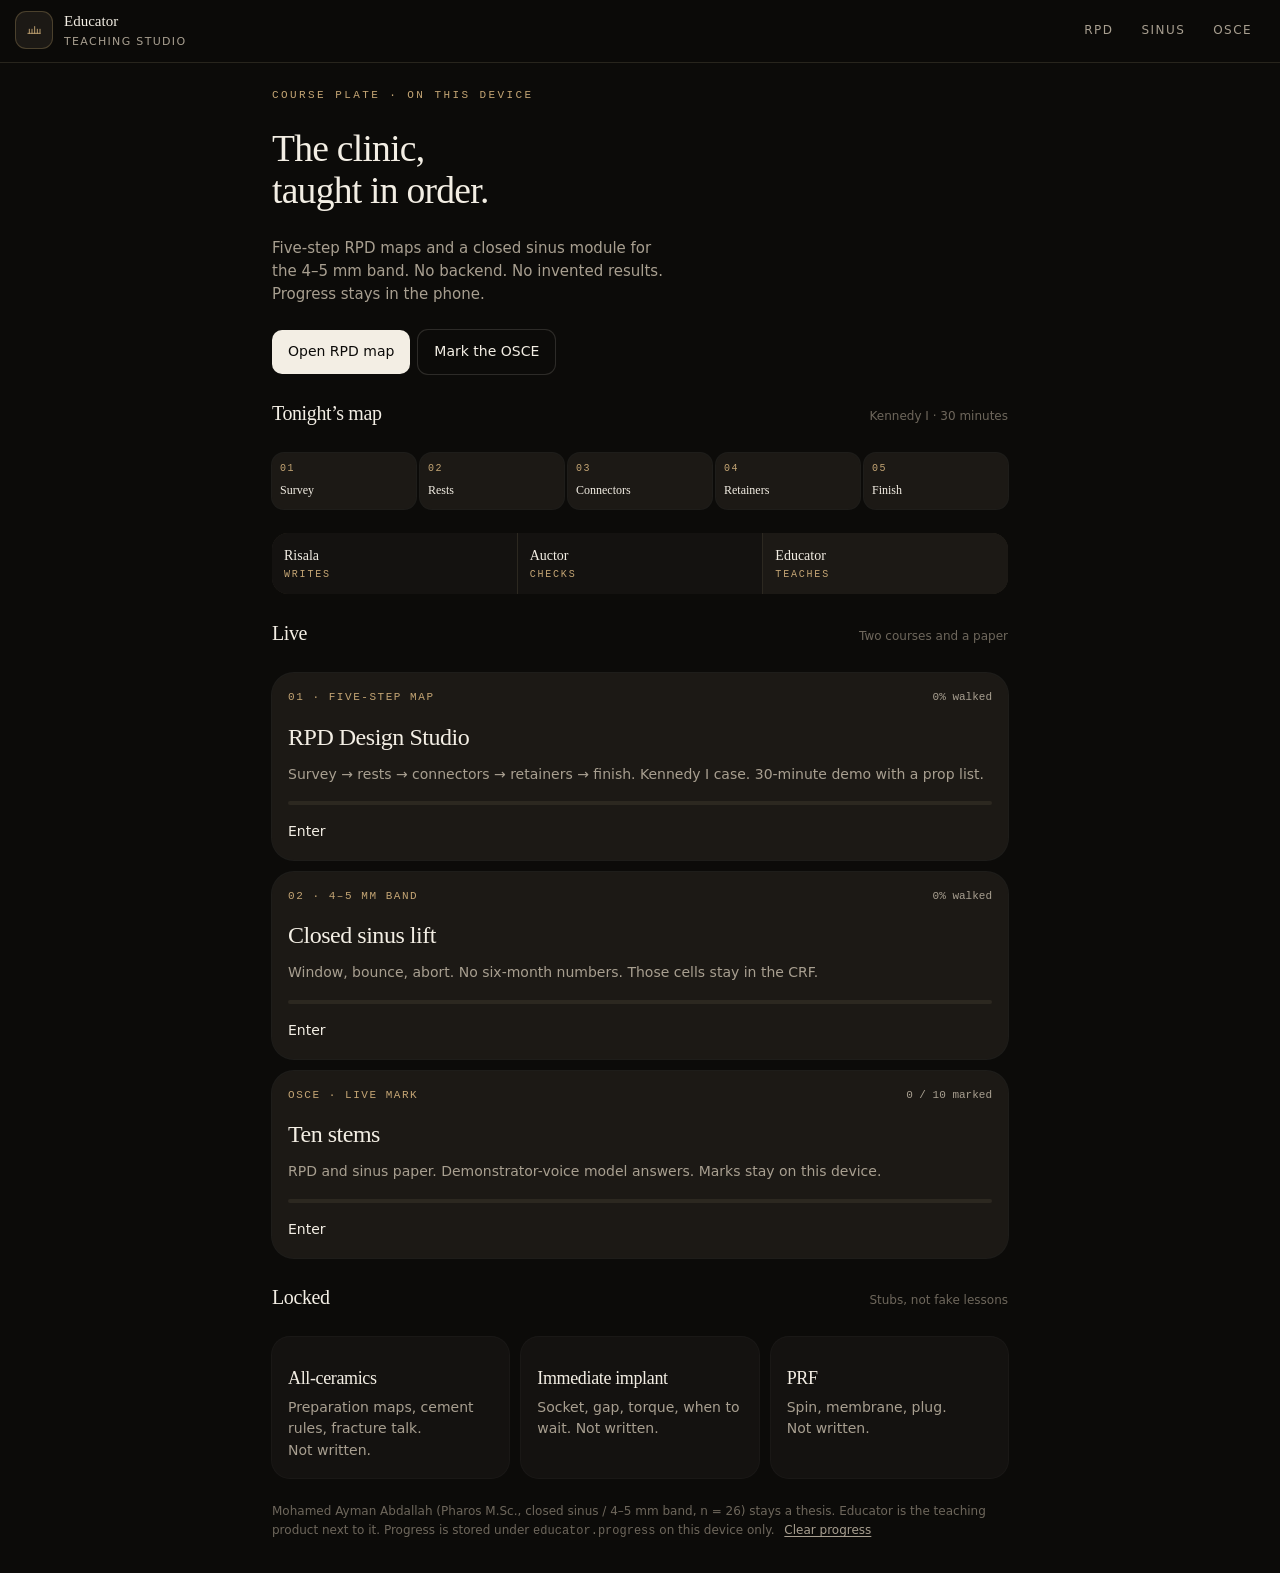
==== commit 1c75a9d6: "Fix esc() so the studio boots." ====
--- a/hosted/app.html
+++ b/hosted/app.html
@@ -712,10 +712,10 @@
 
   function esc(s) {
     return String(s)
-      .replace(/&/g, "&")
-      .replace(/</g, "<")
-      .replace(/>/g, ">")
-      .replace(/"/g, """);
+      .replace(/&/g, "&amp;")
+      .replace(/</g, "&lt;")
+      .replace(/>/g, "&gt;")
+      .replace(/"/g, "&quot;");
   }
 
   function markSvg() {
